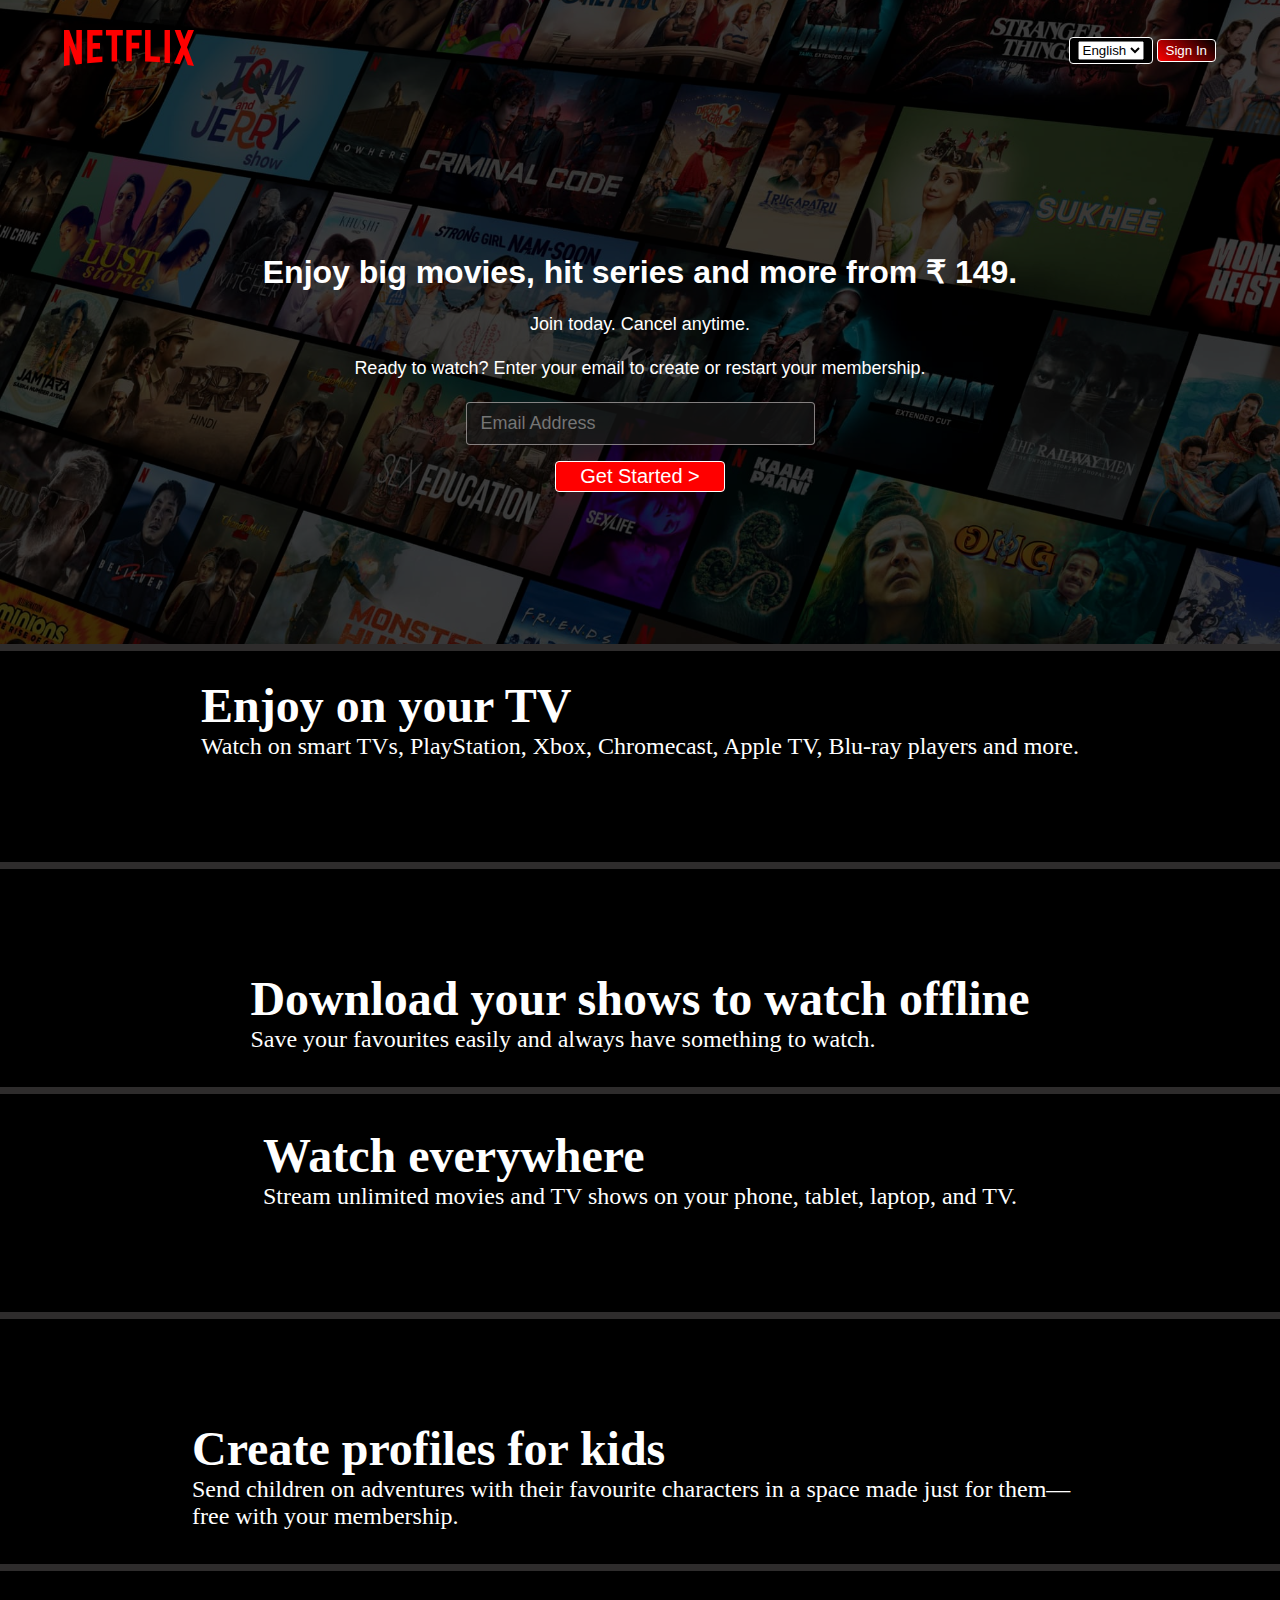
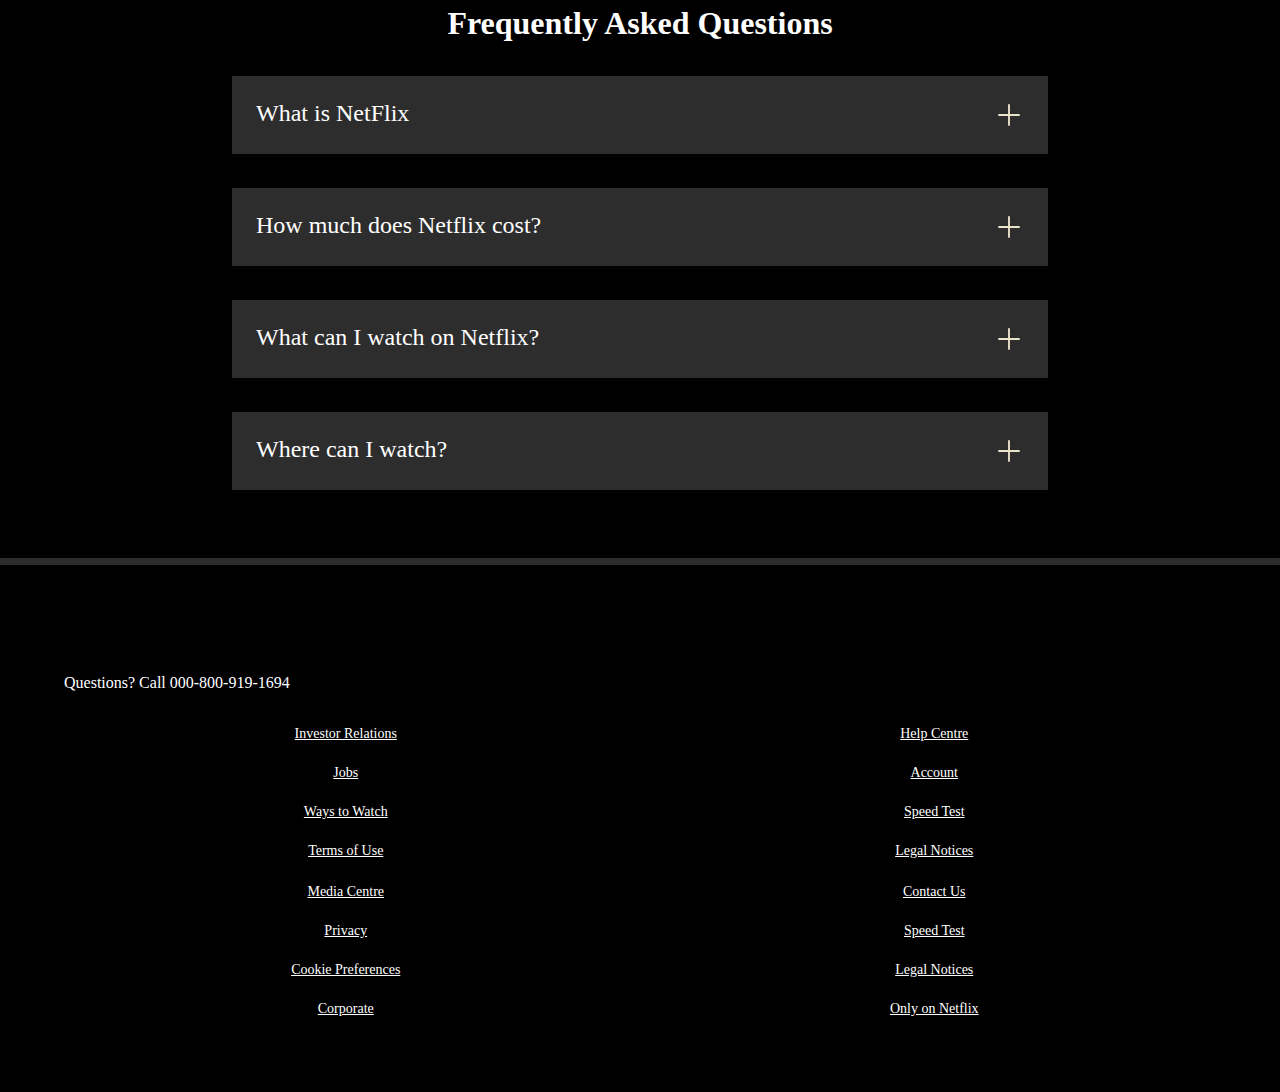
==== index.html @ 2d7bc16c "add files" ====
<!DOCTYPE html>
<html lang="en">
<head>
    <meta charset="UTF-8">
    <meta name="viewport" content="width=device-width, initial-scale=1.0">
    <title>Netflix.com</title>
    <link rel="stylesheet" href="./css/style.css">
    <link rel="stylesheet" href="https://cdnjs.cloudflare.com/ajax/libs/font-awesome/6.4.2/css/all.min.css" integrity="sha512-z3gLpd7yknf1YoNbCzqRKc4qyor8gaKU1qmn+CShxbuBusANI9QpRohGBreCFkKxLhei6S9CQXFEbbKuqLg0DA==" crossorigin="anonymous" referrerpolicy="no-referrer" />
    
</head>
<body>
    <div class="main">
        <nav>
            <span><img width="53" src="./assest/logo.svg" alt=""></span>
            <div>
                <button id="dropdownContainer" class="btn"></button>
                <button class="btn btn-red-sm">Sign In</button>
            </div>
        </nav>
        <div class="box">
        </div>
        <div class="hero">
            <span>Enjoy big movies, hit series and more from ₹ 149.</span>
            <span>Join today. Cancel anytime.</span>
            <span>Ready to watch? Enter your email to create or restart your membership.</span>
            <div class="hero-buttons">
                <input type="text" placeholder="Email Address" class="email" required>
<form action="/registration.html" method="get">
    <button class="btn btn-red" id="btn">Get Started &gt;</button>
</form>
            </div>
        </div>

        <div class="separation"></div>

    </div>

    <section class="first">
        <div>
            <span>Enjoy on your TV</span>
            <span>Watch on smart TVs, PlayStation, Xbox, Chromecast, Apple TV, Blu-ray players and more.</span>
        </div>

        <div class="secImg">
            <img src="https://assets.nflxext.com/ffe/siteui/acquisition/ourStory/fuji/desktop/tv.png" alt="">
            <video src="https://assets.nflxext.com/ffe/siteui/acquisition/ourStory/fuji/desktop/video-tv-in-0819.m4v"
                autoplay loop muted></video>
        </div>
    </section>
    <div class="separation"></div>

    <section class="first second">

        <div class="secImg">
            <img src="https://assets.nflxext.com/ffe/siteui/acquisition/ourStory/fuji/desktop/mobile-0819.jpg" alt="">

        </div>
        <div>
            <span>Download your shows to watch offline</span>
            <span>Save your favourites easily and always have something to watch.</span>
        </div>
    </section>

    <div class="separation"></div>
    <section class="first third">
        <div>
            <span>Watch everywhere</span>
            <span>Stream unlimited movies and TV shows on your phone, tablet, laptop, and TV.</span>
        </div>

        <div class="secImg">
            <img src="https://assets.nflxext.com/ffe/siteui/acquisition/ourStory/fuji/desktop/tv.png" alt="">
            <video src="https://assets.nflxext.com/ffe/siteui/acquisition/ourStory/fuji/desktop/video-devices-in.m4v"
                autoplay loop muted></video>
        </div>
    </section>
    <div class="separation"></div>


    <section class="first second">

        <div class="secImg">
            <img src="https://occ-0-2849-3646.1.nflxso.net/dnm/api/v6/19OhWN2dO19C9txTON9tvTFtefw/AAAABVr8nYuAg0xDpXDv0VI9HUoH7r2aGp4TKRCsKNQrMwxzTtr-NlwOHeS8bCI2oeZddmu3nMYr3j9MjYhHyjBASb1FaOGYZNYvPBCL.png?r=54d"
                alt="">

        </div>
        <div>
            <span>Create profiles for kids</span>
            <span>Send children on adventures with their favourite characters in a space made just for them—free with
                your membership.</span>
        </div>
    </section>

    <div class="separation"></div>

    <section class="faq">
        <h2>Frequently Asked Questions</h2>
        <div class="faqbox">
            <div class="icon" onclick="toggleDescription(this)">
            <span class="question">What is NetFlix</span>
            <svg width="30" height="30" viewBox="0 0 24 24" fill="white" xmlns="http://www.w3.org/2000/svg" class="svg">
                <path d="M12 4V20" stroke="#141B34" stroke-width="1.5" stroke-linecap="round" stroke-linejoin="round" />
                <path d="M4 12H20" stroke="#141B34" stroke-width="1.5" stroke-linecap="round" stroke-linejoin="round" />
            </svg>
        </div>
            <div class="text">
            <p>Netflix is a streaming service that offers a wide variety of award-winning TV shows, movies, anime, documentaries and more – on thousands of internet-connected devices.
<br><br>
                You can watch as much as you want, whenever you want, without a single ad – all for one low monthly price. There's always something new to discover, and new TV shows and movies are added every week!</p>
            </div>
        </div>
        <div class="faqbox">
            <div class="icon" onclick="toggleDescription(this)">
            <span class="question">How much does Netflix cost?</span>
            <svg width="30" height="30" viewBox="0 0 24 24" fill="white" xmlns="http://www.w3.org/2000/svg" class="svg">
                <path d="M12 4V20" stroke="#141B34" stroke-width="1.5" stroke-linecap="round" stroke-linejoin="round" />
                <path d="M4 12H20" stroke="#141B34" stroke-width="1.5" stroke-linecap="round" stroke-linejoin="round" />
            </svg>
        </div>
        <div class="text">
           <p>Watch Netflix on your smartphone, tablet, Smart TV, laptop, or streaming device, all for one fixed monthly fee. Plans range from ₹149 to ₹649 a month. No extra costs, no contracts.</p> 
        </div>
        </div>
        <div class="faqbox">
            <div class="icon" onclick="toggleDescription(this)">
            <span class="question">What can I watch on Netflix?</span>
            <svg width="30" height="30" viewBox="0 0 24 24" fill="white" xmlns="http://www.w3.org/2000/svg" class="svg">
                <path d="M12 4V20" stroke="#141B34" stroke-width="1.5" stroke-linecap="round" stroke-linejoin="round" />
                <path d="M4 12H20" stroke="#141B34" stroke-width="1.5" stroke-linecap="round" stroke-linejoin="round" />
            </svg>
</div>
            <div class="text">
              <p> Netflix has an extensive library of feature films, documentaries, TV shows, anime, award-winning Netflix originals, and more. Watch as much as you want, anytime you want.</p>
            </div>
        </div>
        <div class="faqbox">
            <div class="icon" onclick="toggleDescription(this)">
            <span class="question">Where can I watch?</span>
            <svg width="30" height="30" viewBox="0 0 24 24" fill="white" xmlns="http://www.w3.org/2000/svg" class="svg">
                <path d="M12 4V20" stroke="#141B34" stroke-width="1.5" stroke-linecap="round" stroke-linejoin="round" />
                <path d="M4 12H20" stroke="#141B34" stroke-width="1.5" stroke-linecap="round" stroke-linejoin="round" />
            </svg>
</div>
          <div class="text">
<p>Watch anywhere, anytime. Sign in with your Netflix account to watch instantly on the web at netflix.com from your personal computer or on any internet-connected device that offers the Netflix app, including smart TVs, smartphones, tablets, streaming media players and game consoles.
<br><br>
    You can also download your favourite shows with the iOS, Android, or Windows 10 app. Use downloads to watch while you're on the go and without an internet connection. Take Netflix with you anywhere.</p>
          </div>
        </div>
    </section>
    <div class="separation"></div>

    <footer>
        <div class="questions">
            Questions? Call 000-800-919-1694
        </div>
        <div class="footer">
            <div class="footer-item"> 
                <a href="faq">Investor Relations</a>
                <a href="faq">Jobs</a>
                <a href="faq">Ways to Watch</a>
                <a href="faq">Terms of Use</a>
            </div>

            <div class="footer-item"> 
                <a href="faq">Help Centre</a>
                <a href="faq">Account</a>
                <a href="faq">Speed Test</a>
                <a href="faq">Legal Notices</a>
            </div>
            <div class="footer-item">
                <a href="faq">Media Centre</a>
                <a href="faq">Privacy</a>
                <a href="faq">Cookie Preferences</a> 
                <a href="faq">Corporate</a>
            </div>

            <div class="footer-item">
                <a href="faq">Contact Us</a>
                <a href="faq">Speed Test</a> 
                <a href="faq">Legal Notices</a> 
                <a href="faq">Only on Netflix</a>
            </div>
        </div>
    </footer>

    <script src="script.js"></script>
</body>
</html>
---- css/style.css ----
*{
    margin: 0;
    padding: 0;
}

body {
    background-color: black;
}
.main{
    background-image: url(/assest/netflix\ background.jpg);
    background-position: center center;
    background-size: max(1200px, 100vw);
    background-repeat: no-repeat;
    height: 644px;
    position: relative;
}

.main .box{
    height: 644px;
    width: 100%;
    opacity: 0.69;
    position: absolute;
    top: 0;
    background-color: black;

}

nav{
    max-width: 60vw;
    margin: auto;
    display: flex;
    justify-content: space-between;
    align-items: center;
    height: 100px;
}

nav img {
    color: red;
    width: 130px;
    position: relative;
    z-index: 10;
}

nav button {
    position: relative;
    z-index: 10;
}


.hero {
    font-family: 'Martel Sans', sans-serif;
    height: calc(100% - 100px);
    display: flex;
    align-items: center;
    justify-content: center;
    flex-direction: column;
    color: white;
    position: relative;
    gap: 23px;
    padding: 0 30px;
}

.hero> :nth-child(1) {
    font-family: 'Poppins', sans-serif;
    font-weight: bolder;
    font-size: 48px;
    text-align: center;
}

.hero> :nth-child(2) {
    font-weight: 400;
    font-size: 24px;
    text-align: center;
}

.hero> :nth-child(3) {
    font-weight: 400;
    font-size: 20px;
    text-align: center;
}

.separation {
    height: 7px;
    background-color: rgb(46, 44, 44);
    position: relative;
    z-index: 20;
}

.btn {
    padding: 3px 8px;
    font-weight: 400;
    color: white;
    background: black;
    border-radius: 4px;
    border: 1px solid white;
    cursor: pointer;

}

.btn-red {
    background-color: red;
    color: white;
    padding: 3px 24px;
    font-size: 20px;
    border-radius: 4px;
    font-weight: 400;
}

.btn-red-sm {
    background: linear-gradient(40deg,red,black);
    color: white;
}

.btn-red-sm:hover{
    background: linear-gradient(40deg,black,red);
}

.hero-buttons {
    display: flex;
    align-items: center;
    justify-content: center;
    gap: 16px;
}

.main input {
    padding: 10px 101px 10px 14px;
    color: white;
    font-size: 18px;
    border-radius: 4px;
    background-color: rgba(23, 23, 23, 0.7);
    border: 1px solid rgba(246, 238, 238, 0.5);
}

.first {
    display: flex;
    justify-content: center;
    max-width: 70vw;
    margin: auto;
    color: white;
    justify-content: center;
    align-items: center;
}



.secImg {
    position: relative;
}

.secImg img {
    width: 555px;
    position: relative;
    z-index: 10;
}

.secImg video {
    position: absolute;
    top: 51px;
    right: 0;
    width: 555px;
}

section.first>div {
    display: flex;
    flex-direction: column;
    padding: 34px 0;
}

section.first>div :nth-child(1) {
    font-size: 48px;
    font-weight: bolder;
}


section.first>div :nth-child(2) {
    font-size: 24px;

}


.faq h2 {
    text-align: center;
    font-size: 48px;
}

.faq {
    background: black;
    color: white;
    padding: 34px;
}

.faqbox:hover {
    background-color: #414141;
    color: white;
}

.faqbox{
    display: flex;
    flex-direction: column;
}

.faqbox .text{
   margin-top: 50px;
   background-color: #292828;
   padding: 2rem;
   display: none;
   transition: max-height 0.3s ease-out;
}

.faqbox svg {
    filter: invert(1);
}


.faqbox .icon{
    display: flex;
    flex-direction: row;
    justify-content: space-between;
}

.faqbox {
    transition: all 1s ease-out;
    font-size: 24px;
    display: flex;
    justify-content: space-between;
    background-color: #2d2d2d;
    padding: 24px;
    max-width: 60vw;
    margin: 34px auto;
    cursor: pointer;
}

footer {
    color: white;
    max-width: 60vw;
    margin: auto;
    padding: 60px;
}

footer .questions {
    padding: 34px 0;
}


.footer {
    display: grid;
    grid-template-columns: 1fr 1fr 1fr 1fr;
    color: white;
}



@media screen and (max-width: 1300px) {

    nav{
        max-width: 90vw;
    }

    .first {
        flex-wrap: wrap;
    }

    .secImg img {
        width: 305px;
    }

    .secImg video {
        width: 305px;
    }

    .hero> :nth-child(1) {
        font-size: 32px;
    }

    .hero> :nth-child(2) {
        font-size: 18px;
    }

    .hero> :nth-child(3) {
        font-size: 18px;
    }

    .hero-buttons {
        display: flex;
        flex-direction: column;
        align-items: center;
        justify-content: center;
        gap: 16px;
    }

    .faq h2 {
        text-align: center;
        font-size: 32px;
    }

    footer {
        max-width: 90vw;
        padding: 75px 0;
    }

    .footer-item{
        align-items: center;
    }
 

}



@media screen and (max-width: 1300px) {

    .footer {
        display: grid;
        grid-template-columns: 1fr 1fr;
        gap: 25px;
    }
}


.footer a {
    font-size: 14px;
    color: white;
}

.footer-item {
    display: flex;
    flex-direction: column;
    gap: 23px;
}
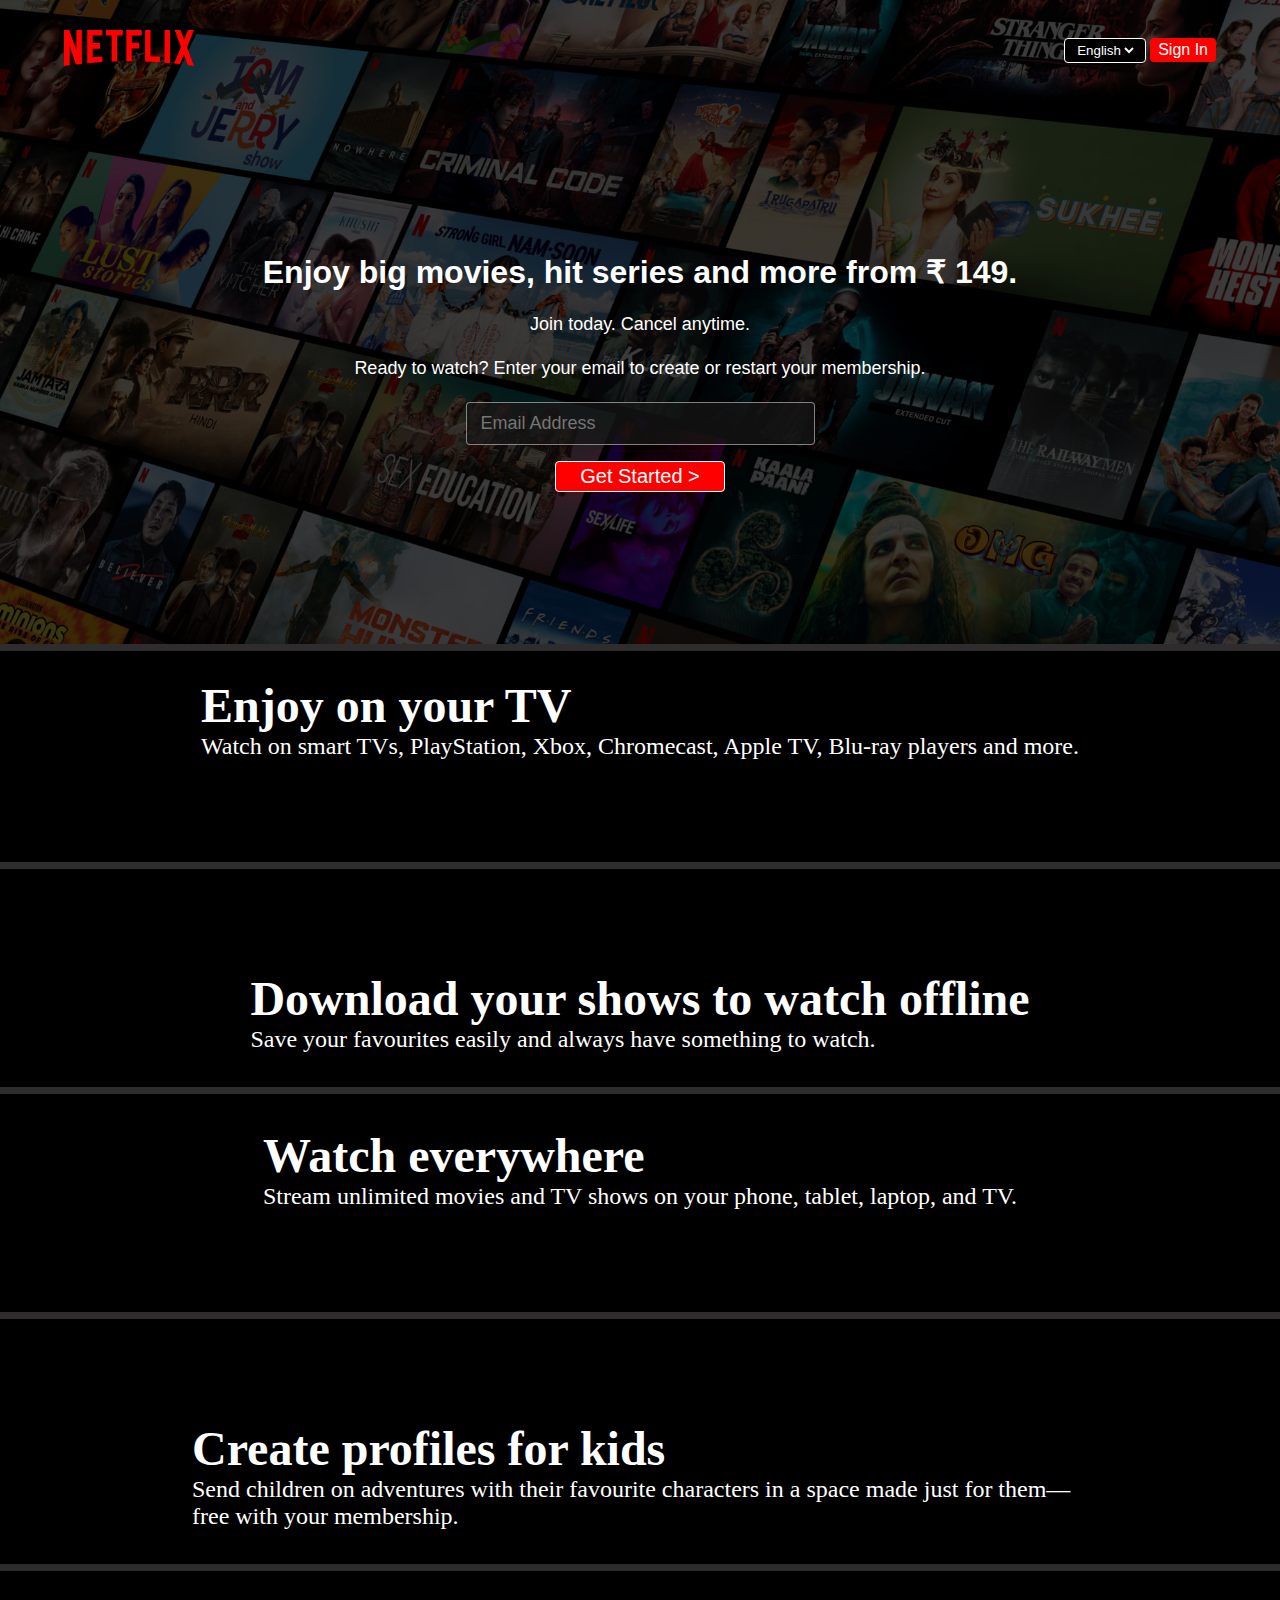
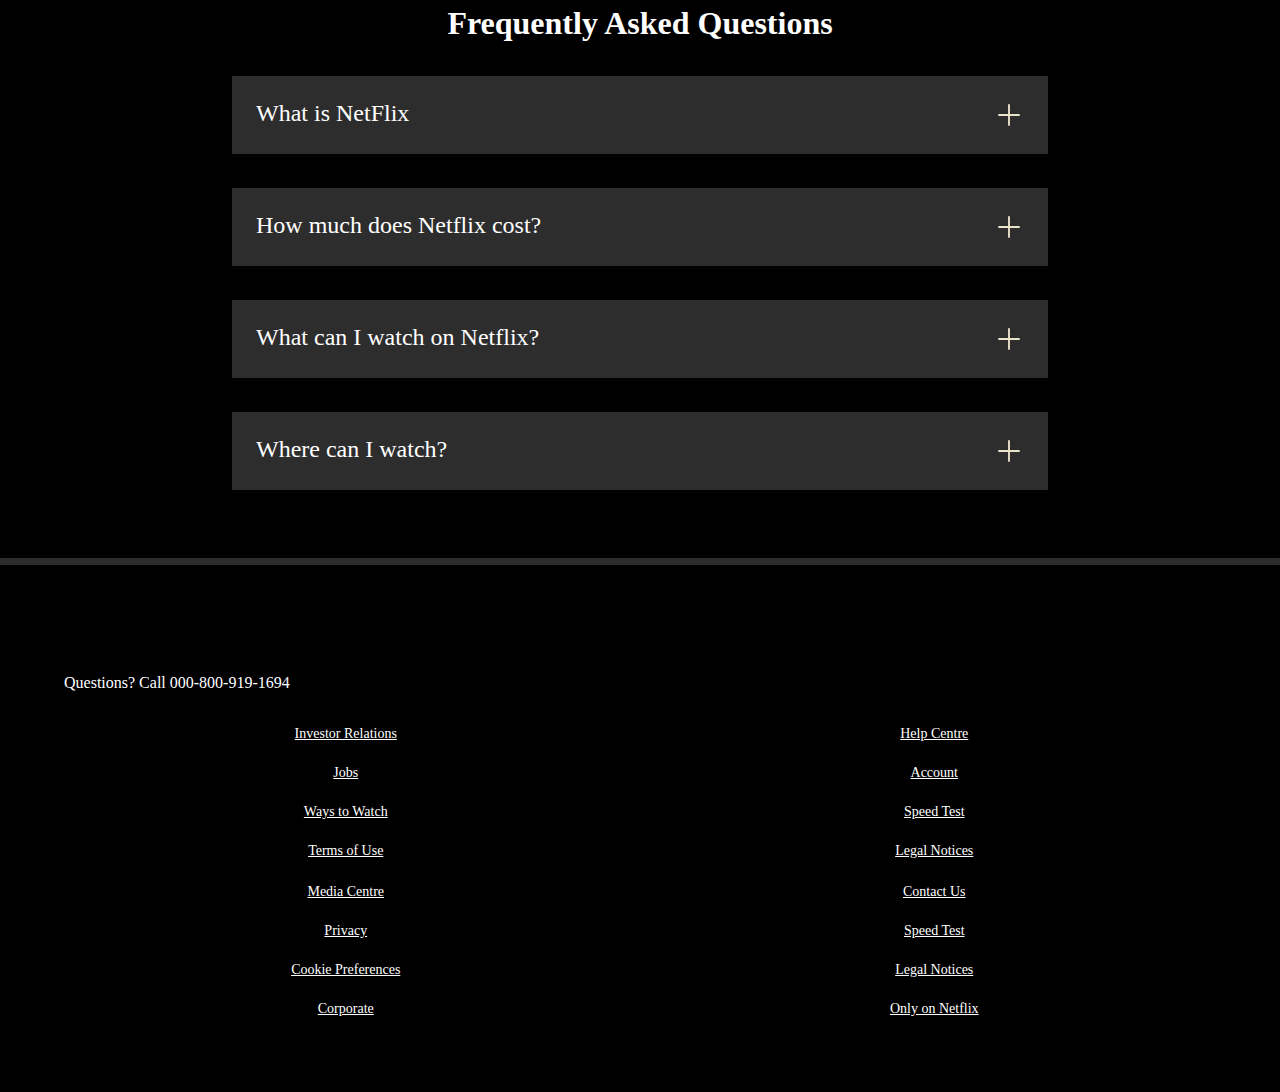
==== commit ec33527c: "update" ====
--- a/index.html
+++ b/index.html
@@ -1,5 +1,5 @@
 <!DOCTYPE html>
-<html lang="en">
+<html lang="en" id="html-tag">
 <head>
     <meta charset="UTF-8">
     <meta name="viewport" content="width=device-width, initial-scale=1.0">
@@ -14,7 +14,7 @@
             <span><img width="53" src="./assest/logo.svg" alt=""></span>
             <div>
                 <button id="dropdownContainer" class="btn"></button>
-                <button class="btn btn-red-sm">Sign In</button>
+                <button class="btn btn-red-sm"><a href="/login.html" style="text-decoration: none; color: white;">Sign In</a></button>
             </div>
         </nav>
         <div class="box">
--- a/css/style.css
+++ b/css/style.css
@@ -7,7 +7,7 @@
     background-color: black;
 }
 .main{
-    background-image: url(/assest/netflix\ background.jpg);
+    background-image: url(../assest/netflix\ background.jpg);
     background-position: center center;
     background-size: max(1200px, 100vw);
     background-repeat: no-repeat;
@@ -107,12 +107,14 @@
 }
 
 .btn-red-sm {
-    background: linear-gradient(40deg,red,black);
-    color: white;
+    background: red;
+    color: white;
+    font-size: 16px;
+    border: none;
 }
 
 .btn-red-sm:hover{
-    background: linear-gradient(40deg,black,red);
+   opacity: 0.7;;
 }
 
 .hero-buttons {
@@ -200,11 +202,12 @@
 }
 
 .faqbox .text{
-   margin-top: 50px;
+   margin-top: 20px;
    background-color: #292828;
    padding: 2rem;
    display: none;
    transition: max-height 0.3s ease-out;
+   font-size: 1.5rem;
 }
 
 .faqbox svg {
@@ -328,3 +331,5 @@
     gap: 23px;
 }
 
+
+
